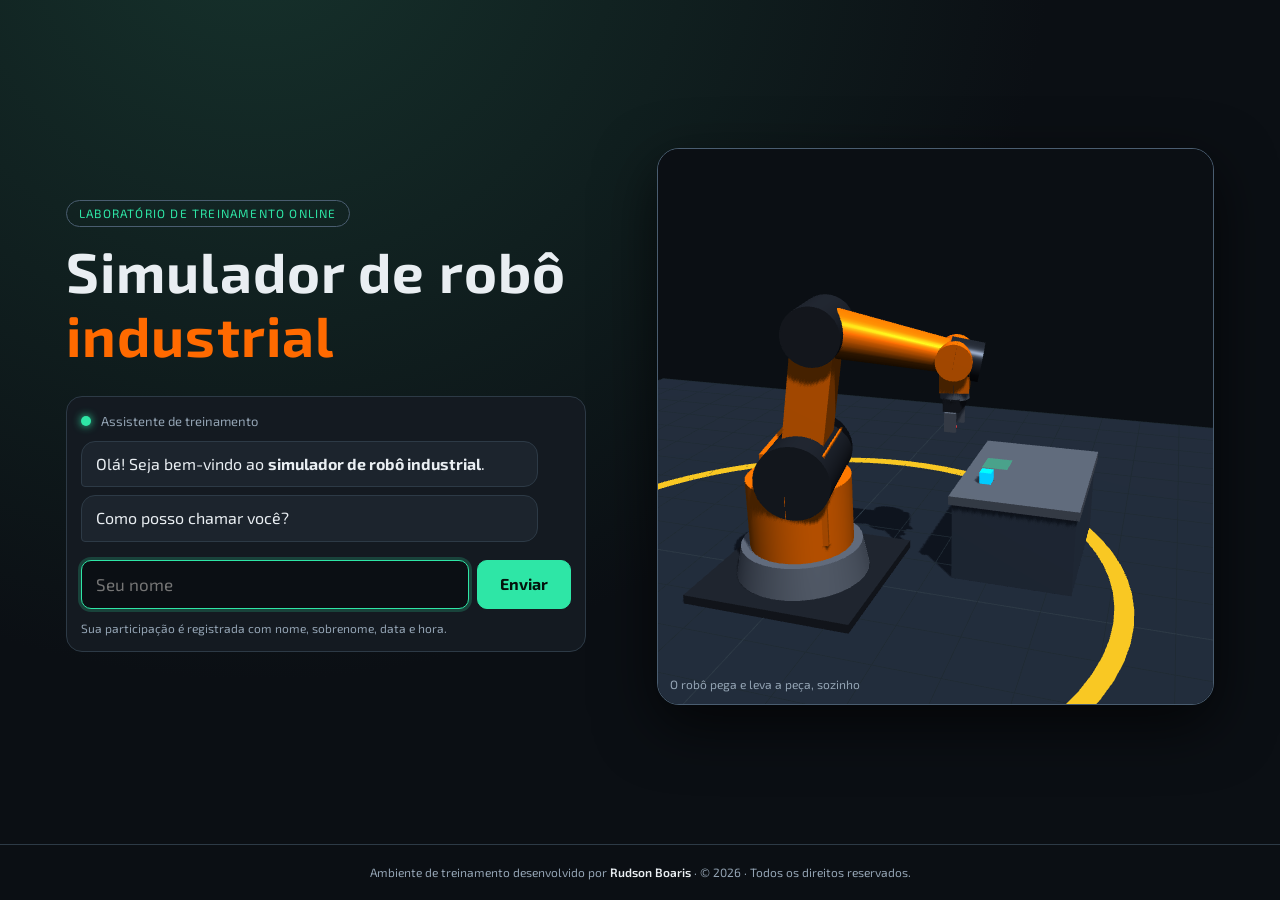
==== index.html @ 03955dab "Add files via upload" ====
<!DOCTYPE html>
<html lang="pt-BR">
<head>
<meta charset="utf-8">
<meta name="viewport" content="width=device-width, initial-scale=1, viewport-fit=cover">
<title>Laboratório de Treinamento Online | Robótica Industrial</title>
<meta name="description" content="Ambiente online de treinamento em robótica industrial: opere um robô articulado de 6 eixos por um Teach Pendant virtual.">
<link rel="icon" href="data:image/svg+xml,%3Csvg xmlns='http://www.w3.org/2000/svg' viewBox='0 0 32 32'%3E%3Crect width='32' height='32' rx='7' fill='%230b0f14'/%3E%3Cpath d='M8 25V15l10-6 6 4' stroke='%23ff6a00' stroke-width='3' fill='none' stroke-linecap='round' stroke-linejoin='round'/%3E%3Ccircle cx='24' cy='13' r='3' fill='%232ee6a6'/%3E%3C/svg%3E">
<link rel="stylesheet" href="css/estilo.css">
<script src="js/config.js"></script>
<script src="js/demo-entrada.js" defer></script>
</head>
<body>
<main class="entrada">
  <section>
    <p class="selo">Laboratório de treinamento online</p>
    <h1>Simulador de robô <em>industrial</em></h1>
    <div class="chat-box">
      <div class="chat-h"><i></i><span>Assistente de treinamento</span></div>
      <div id="chat" role="log" aria-live="polite"></div>
      <form id="fx" class="chat-in" novalidate>
        <input id="resp" type="text" maxlength="60" autocomplete="off" aria-label="Sua resposta" disabled>
        <button id="env" class="btn btn-primary" type="submit" disabled>Enviar</button>
      </form>
      <button id="bOk" class="btn btn-primary" type="button">OK, entendi. Ir para o treinamento</button>
      <p class="priv">Sua participação é registrada com nome, sobrenome, data e hora.</p>
    </div>
  </section>
  <div class="demo3d" id="demoBox" role="img" aria-label="Demonstração em 3D: o robô pega uma peça e a leva para outro ponto da bancada">
    <div id="demoCv"></div>
    <div id="demoFb" hidden>A demonstração 3D não pôde ser aberta neste navegador. O treinamento continua disponível.</div>
    <span class="cap">O robô pega e leva a peça, sozinho</span>
  </div>
</main>
<footer class="rodape">Ambiente de treinamento desenvolvido por <b>Rudson Boaris</b> · © 2026 · Todos os direitos reservados.</footer>
<script src="js/instrucoes.js"></script>
<script>
(function () {
  var chat = document.getElementById('chat'), f = document.getElementById('fx'), inp = document.getElementById('resp'), env = document.getElementById('env'), ok = document.getElementById('bOk');
  var PEQ = ['da', 'de', 'do', 'das', 'dos', 'e'], OK = /^\p{L}[\p{L}'’ -]{1,59}$/u;
  var reduz = window.matchMedia && window.matchMedia('(prefers-reduced-motion: reduce)').matches;
  var espera = function (ms) { return new Promise(function (r) { setTimeout(r, window.__rapido || reduz ? 0 : ms); }); };
  var ir = function (u) { (window.__ir || function (x) { location.assign(x); })(u); };
  function limpa(t) { return String(t || '').replace(/\s+/g, ' ').trim(); }
  function palavra(w) { return w.toLocaleLowerCase('pt-BR').replace(/(^|['’-])(\p{L})/gu, function (m, a, c) { return a + c.toLocaleUpperCase('pt-BR'); }); }
  function bonito(t) { var p = limpa(t).split(' '); return p.map(function (w) { return p.length > 1 && PEQ.indexOf(w.toLowerCase()) >= 0 ? w.toLowerCase() : palavra(w); }).join(' '); }
  function bolha(cls, html) { var d = document.createElement('div'); d.className = 'b ' + cls; d.innerHTML = html; chat.appendChild(d); chat.scrollTop = chat.scrollHeight; return d; }
  function esc(t) { return String(t).replace(/[&<>]/g, function (c) { return { '&': '&amp;', '<': '&lt;', '>': '&gt;' }[c]; }); }
  function ia(html) {
    var d = bolha('ia dig', '<span></span><span></span><span></span>');
    return espera(650).then(function () { d.className = 'b ia'; d.innerHTML = html; chat.scrollTop = chat.scrollHeight; });
  }
  function enviar(dados) {
    var url = (window.CONFIG || {}).urlPlanilha;
    if (!url) { console.warn('urlPlanilha não configurada: a entrada não foi enviada.'); return; }
    fetch(url, { method: 'POST', mode: 'no-cors', headers: { 'Content-Type': 'text/plain;charset=utf-8' }, body: JSON.stringify(dados), keepalive: true }).catch(function () {});
  }
  function pronto(ph) { inp.disabled = false; env.disabled = false; inp.placeholder = ph; inp.value = ''; inp.focus(); }
  var passo = 0, nome = '', sobrenome = '';
  ia('Olá! Seja bem-vindo ao <b>simulador de robô industrial</b>.')
    .then(function () { return ia('Como posso chamar você?'); })
    .then(function () { pronto('Seu nome'); });
  f.addEventListener('submit', function (e) {
    e.preventDefault();
    var v = bonito(inp.value);
    if (passo === 0) {
      if (!OK.test(v)) { bolha('ia', 'Não consegui entender. Pode digitar só o seu nome, usando letras?'); inp.focus(); return; }
      nome = v; passo = 1; inp.disabled = env.disabled = true; bolha('eu', esc(nome));
      ia('Prazer, <b>' + esc(nome) + '</b>!').then(function () { return ia('Para registrar sua participação neste treinamento, qual é o seu sobrenome?'); }).then(function () { pronto('Seu sobrenome'); });
    } else if (passo === 1) {
      if (!OK.test(v)) { bolha('ia', 'Não consegui entender. Pode digitar o seu sobrenome, usando letras?'); inp.focus(); return; }
      sobrenome = v; passo = 2; inp.disabled = env.disabled = true; bolha('eu', esc(sobrenome));
      sessionStorage.setItem('treino', JSON.stringify({ nome: nome, sobrenome: sobrenome, entrada: new Date().toISOString() }));
      enviar({ nome: nome, sobrenome: sobrenome });
      ia('Pronto, ' + esc(nome) + '. Sua participação foi registrada.').then(function () { return ia(window.INSTRUCOES(nome)); })
        .then(function () { f.style.display = 'none'; ok.style.display = 'block'; ok.focus(); });
    }
  });
  ok.addEventListener('click', function () { ir('treinamento.html'); });
})();
</script>
</body>
</html>
---- css/estilo.css ----
@import url('https://fonts.googleapis.com/css2?family=Exo+2:wght@500;700&display=swap');
:root{--c-bg:#0b0f14;--c-surf:#141a21;--c-elev:#1c242d;--c-acc:#2ee6a6;--c-metal:#2d3a46;--c-metal2:#4a5d70;--c-text:#e9eef2;--c-mut:#93a3b3;--c-or:#ff6a00;color-scheme:dark}
*{box-sizing:border-box}
html{background:var(--c-bg);scroll-behavior:smooth}
body{margin:0;min-height:100vh;min-height:100svh;display:flex;flex-direction:column;background:radial-gradient(ellipse at 20% -10%,#16322c 0%,var(--c-bg) 55%) fixed;color:var(--c-text);font:16px/1.55 "Exo 2","Arial Narrow",Arial,sans-serif}
main{flex:1}
a{color:var(--c-acc)}
h1,h2,h3{line-height:1.15;margin:0 0 .5em;letter-spacing:.02em}
:focus-visible{outline:2px solid var(--c-acc);outline-offset:2px}
.btn{display:inline-flex;align-items:center;justify-content:center;gap:8px;min-height:46px;padding:10px 22px;border-radius:10px;border:1px solid var(--c-metal2);background:var(--c-elev);color:var(--c-text);font:inherit;font-weight:700;text-decoration:none;cursor:pointer;transition:background .15s,border-color .15s}
.btn:hover{border-color:var(--c-acc);background:var(--c-metal)}
.btn.sm{min-height:36px;padding:6px 14px;font-size:14px}
.btn-primary{background:var(--c-acc);border-color:var(--c-acc);color:#04140d}
.btn-primary:hover{background:#5cf0bd;border-color:#5cf0bd}
.rodape{padding:18px 16px calc(18px + env(safe-area-inset-bottom,0px));text-align:center;color:var(--c-mut);font-size:12px;border-top:1px solid var(--c-metal);margin-top:24px}
.rodape b{color:var(--c-text);font-weight:600}
/* tela de entrada */
.entrada{display:grid;grid-template-columns:1fr 1fr;gap:34px;align-items:center;max-width:1180px;margin:0 auto;padding:56px 16px 24px}
.selo{display:inline-block;margin:0 0 12px;padding:3px 12px;border:1px solid var(--c-metal2);border-radius:999px;font-size:12px;letter-spacing:.1em;text-transform:uppercase;color:var(--c-acc)}
.entrada h1{font-size:clamp(34px,5.2vw,56px)}
.entrada h1 em{font-style:normal;color:var(--c-or)}
.lead{color:var(--c-mut);font-size:18px;max-width:32em;margin:0 0 22px}
.form-box{background:var(--c-surf);border:1px solid var(--c-metal);border-radius:16px;padding:20px;max-width:440px}
.form-box label{display:block;font-size:14px;color:var(--c-mut);margin-bottom:12px}
.form-box input{display:block;width:100%;margin-top:6px;min-height:48px;padding:10px 14px;border-radius:10px;border:1px solid var(--c-metal2);background:var(--c-bg);color:var(--c-text);font:inherit;font-size:17px}
.form-box input:focus{border-color:var(--c-acc);outline:none;box-shadow:0 0 0 3px #2ee6a633}
.priv{font-size:12px;color:var(--c-mut);margin:4px 0 14px}
#erro{color:#ff8a8a;min-height:1.3em;margin:10px 0 0;font-size:14px}
.demo3d{position:relative;aspect-ratio:1/1;max-height:560px;width:100%;border-radius:22px;overflow:hidden;border:1px solid var(--c-metal2);background:radial-gradient(ellipse at 50% 30%,#1a3a33,#0b0f14 72%);box-shadow:0 20px 60px #000a}
#demoCv{position:absolute;inset:0}#demoCv canvas{display:block;width:100%;height:100%}
#demoFb{position:absolute;inset:0;display:flex;align-items:center;justify-content:center;text-align:center;padding:24px;color:var(--c-mut);font-size:14px}#demoFb[hidden]{display:none}
.demo3d .cap{position:absolute;left:12px;bottom:10px;font-size:12px;color:var(--c-mut)}
@media(max-width:860px){.entrada{grid-template-columns:1fr;padding-top:30px}.demo3d{aspect-ratio:4/3.2}}
/* topo e boas-vindas do treinamento */
.topo{display:flex;justify-content:space-between;align-items:center;gap:10px;max-width:1180px;margin:0 auto;padding:12px 14px;border-bottom:1px solid var(--c-metal)}
.marca b{display:block;line-height:1.1}.marca small{color:var(--c-mut);font-size:12px}
.user{display:flex;align-items:center;gap:10px;font-size:14px;color:var(--c-mut)}.user span{color:var(--c-text)}
.boas{background:linear-gradient(135deg,#143a31,var(--c-surf) 70%);border:1px solid var(--c-metal2);border-radius:16px;padding:14px 18px;margin-bottom:12px}
.boas h1{font-size:clamp(20px,3.4vw,28px);margin:0 0 4px}
#coach{margin:0;color:var(--c-mut);min-height:1.4em}
/* certificado */
#cert{display:none;position:fixed;inset:0;z-index:100;background:#000b;align-items:center;justify-content:center;padding:16px;overflow:auto}
#cert.on{display:flex}
.cert-card{position:relative;width:min(760px,100%);background:linear-gradient(160deg,#101a18,#0b0f14);border:2px solid var(--c-acc);border-radius:18px;padding:34px 30px;text-align:center;box-shadow:0 0 0 6px #0b0f14,0 0 0 8px #2ee6a655,0 30px 80px #000}
.cert-card .k{letter-spacing:.3em;font-size:12px;color:var(--c-acc);margin:0 0 6px}
.cert-card h2{font-size:clamp(24px,4.4vw,34px);margin:0 0 4px}
.cert-card .cur{color:var(--c-mut);margin:0 0 20px}
.cert-card .nome{font-size:clamp(28px,6vw,46px);font-weight:700;color:var(--c-acc);margin:8px 0 12px;line-height:1.1}
.cert-card p{margin:0 0 8px}
.cert-card .sel{width:74px;height:74px;margin:16px auto 6px;border-radius:50%;border:3px solid var(--c-or);color:var(--c-or);display:flex;align-items:center;justify-content:center;font-size:38px;font-weight:700}
.cert-card .ass{font-size:12px;color:var(--c-mut);margin-top:14px}
.cert-act{display:flex;gap:10px;justify-content:center;flex-wrap:wrap;margin-top:18px}
@media print{body>*:not(#cert){display:none!important}#cert{position:static;display:block!important;background:#fff}.cert-card{background:#fff;color:#111;box-shadow:none}.cert-card .nome,.cert-card .k{color:#0a7a55}.cert-act{display:none}}
@media (prefers-reduced-motion:reduce){*{transition:none!important;scroll-behavior:auto!important}}

/* conversa com o assistente */
.chat-box{background:var(--c-surf);border:1px solid var(--c-metal);border-radius:16px;padding:14px;max-width:520px}
.chat-h{display:flex;align-items:center;gap:10px;margin:0 0 10px;font-size:13px;color:var(--c-mut)}
.chat-h i{width:10px;height:10px;border-radius:50%;background:var(--c-acc);box-shadow:0 0 8px var(--c-acc)}
#chat{max-height:min(46vh,380px);overflow-y:auto;padding-right:4px}
.b{max-width:94%;padding:10px 14px;border-radius:14px 14px 14px 4px;margin:0 0 8px;background:var(--c-elev);border:1px solid var(--c-metal);animation:entra .25s ease-out}
.b.eu{margin-left:auto;border-radius:14px 14px 4px 14px;background:#123a2e;border-color:var(--c-acc)}
.b p{margin:0 0 8px}.b p:last-child{margin:0}
.b .passos{margin:6px 0 0;padding-left:20px;font-size:15px}.b .passos li{margin-bottom:6px}
.dig span{display:inline-block;width:7px;height:7px;margin:0 2px;border-radius:50%;background:var(--c-mut);animation:pula 1s infinite}
.dig span:nth-child(2){animation-delay:.15s}.dig span:nth-child(3){animation-delay:.3s}
@keyframes pula{50%{transform:translateY(-4px);opacity:.5}}@keyframes entra{from{opacity:0;transform:translateY(6px)}}
.chat-in{display:flex;gap:8px;margin-top:10px}
.chat-in input{flex:1;min-width:0;min-height:48px;padding:10px 14px;border-radius:10px;border:1px solid var(--c-metal2);background:var(--c-bg);color:var(--c-text);font:inherit;font-size:17px}
.chat-in input:focus{border-color:var(--c-acc);outline:none;box-shadow:0 0 0 3px #2ee6a633}
.chat-in input:disabled,.chat-in button:disabled{opacity:.5}
#bOk{display:none;margin-top:8px;width:100%}
.priv{margin:10px 0 0}
#ajuda{display:none;position:fixed;inset:0;z-index:100;background:#000b;align-items:center;justify-content:center;padding:16px;overflow:auto}
#ajuda.on{display:flex}
.ajuda-card{width:min(560px,100%);background:var(--c-surf);border:1px solid var(--c-acc);border-radius:16px;padding:20px}
.ajuda-card .passos{padding-left:20px}.ajuda-card .passos li{margin-bottom:8px}
@media (prefers-reduced-motion:reduce){.b,.dig span{animation:none}}
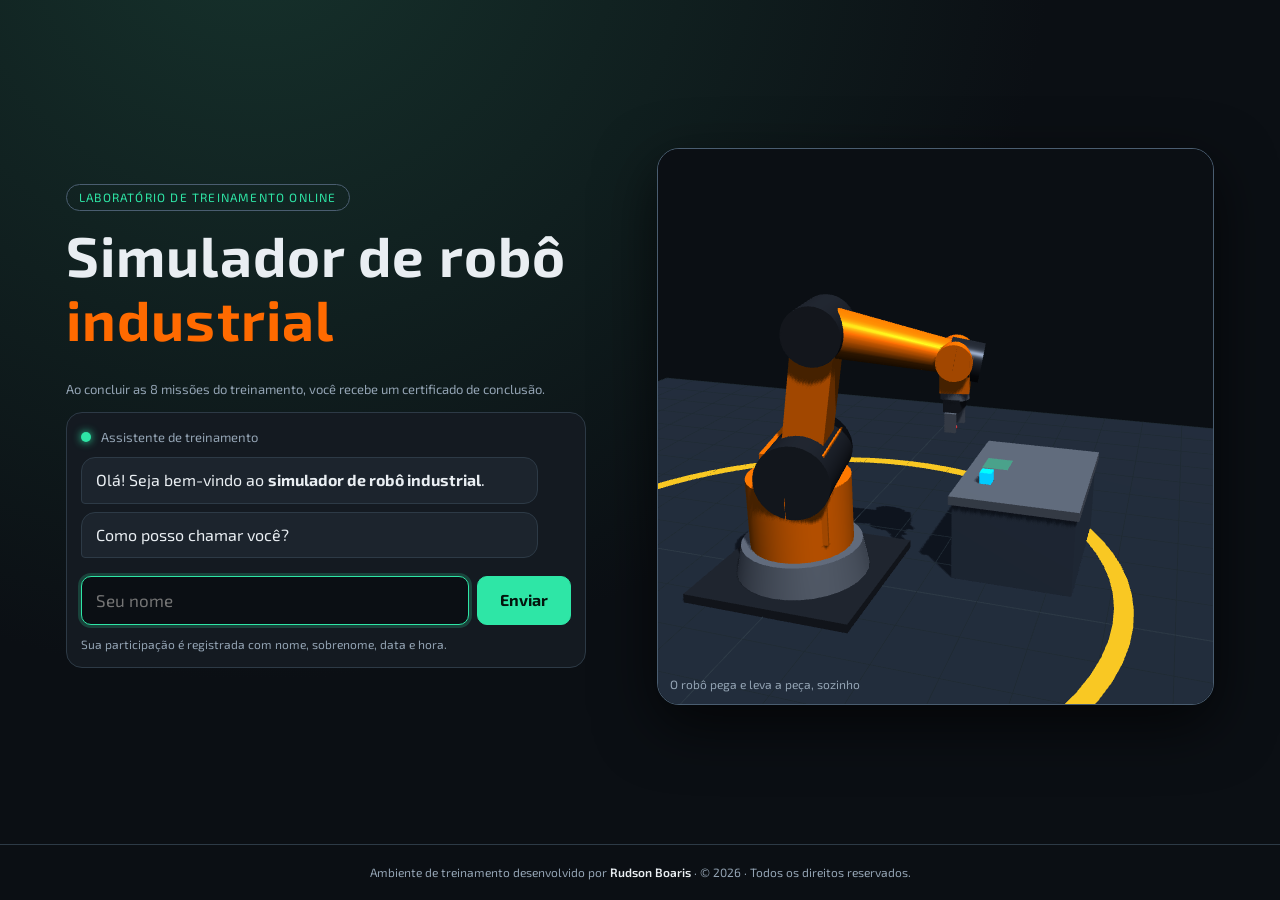
==== commit 68f02404: "Add files via upload" ====
--- a/index.html
+++ b/index.html
@@ -15,6 +15,7 @@
   <section>
     <p class="selo">Laboratório de treinamento online</p>
     <h1>Simulador de robô <em>industrial</em></h1>
+    <p class="nota">Ao concluir as 8 missões do treinamento, você recebe um certificado de conclusão.</p>
     <div class="chat-box">
       <div class="chat-h"><i></i><span>Assistente de treinamento</span></div>
       <div id="chat" role="log" aria-live="polite"></div>
@@ -55,6 +56,7 @@
     if (!url) { console.warn('urlPlanilha não configurada: a entrada não foi enviada.'); return; }
     fetch(url, { method: 'POST', mode: 'no-cors', headers: { 'Content-Type': 'text/plain;charset=utf-8' }, body: JSON.stringify(dados), keepalive: true }).catch(function () {});
   }
+  function agoraSP() { var m = new Date().toLocaleString('sv-SE', { timeZone: 'America/Sao_Paulo' }).match(/(\d{4})-(\d{2})-(\d{2}) (\d{2}:\d{2}:\d{2})/); return m ? m[3] + '/' + m[2] + '/' + m[1] + ' ' + m[4] : ''; }
   function pronto(ph) { inp.disabled = false; env.disabled = false; inp.placeholder = ph; inp.value = ''; inp.focus(); }
   var passo = 0, nome = '', sobrenome = '';
   ia('Olá! Seja bem-vindo ao <b>simulador de robô industrial</b>.')
@@ -71,7 +73,7 @@
       if (!OK.test(v)) { bolha('ia', 'Não consegui entender. Pode digitar o seu sobrenome, usando letras?'); inp.focus(); return; }
       sobrenome = v; passo = 2; inp.disabled = env.disabled = true; bolha('eu', esc(sobrenome));
       sessionStorage.setItem('treino', JSON.stringify({ nome: nome, sobrenome: sobrenome, entrada: new Date().toISOString() }));
-      enviar({ nome: nome, sobrenome: sobrenome });
+      enviar({ nome: nome, sobrenome: sobrenome, dataHora: agoraSP() });
       ia('Pronto, ' + esc(nome) + '. Sua participação foi registrada.').then(function () { return ia(window.INSTRUCOES(nome)); })
         .then(function () { f.style.display = 'none'; ok.style.display = 'block'; ok.focus(); });
     }
--- a/css/estilo.css
+++ b/css/estilo.css
@@ -76,3 +76,7 @@
 .ajuda-card{width:min(560px,100%);background:var(--c-surf);border:1px solid var(--c-acc);border-radius:16px;padding:20px}
 .ajuda-card .passos{padding-left:20px}.ajuda-card .passos li{margin-bottom:8px}
 @media (prefers-reduced-motion:reduce){.b,.dig span{animation:none}}
+
+.nota{display:block;color:var(--c-mut);font-size:13px;margin:0 0 12px}
+.miss-h .nota{margin:2px 0 0}
+.b .nota{margin:10px 0 0}
